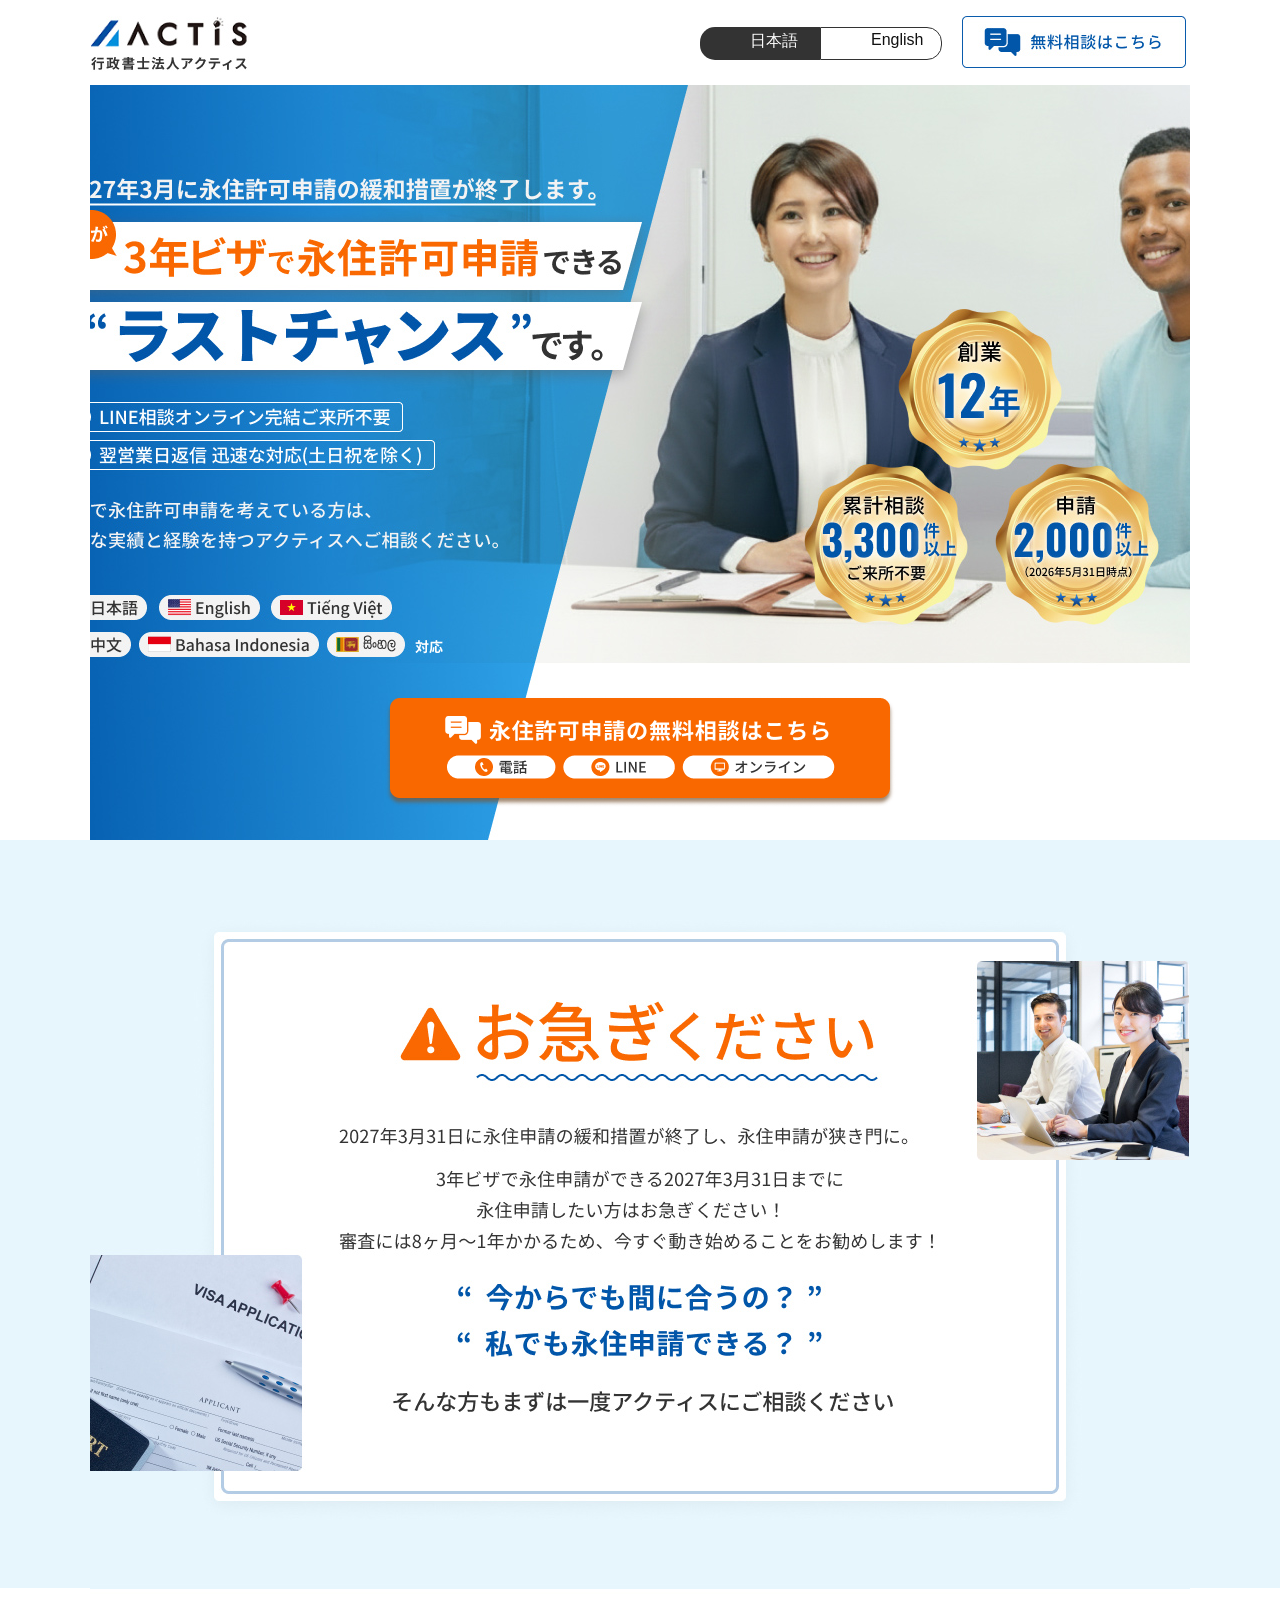
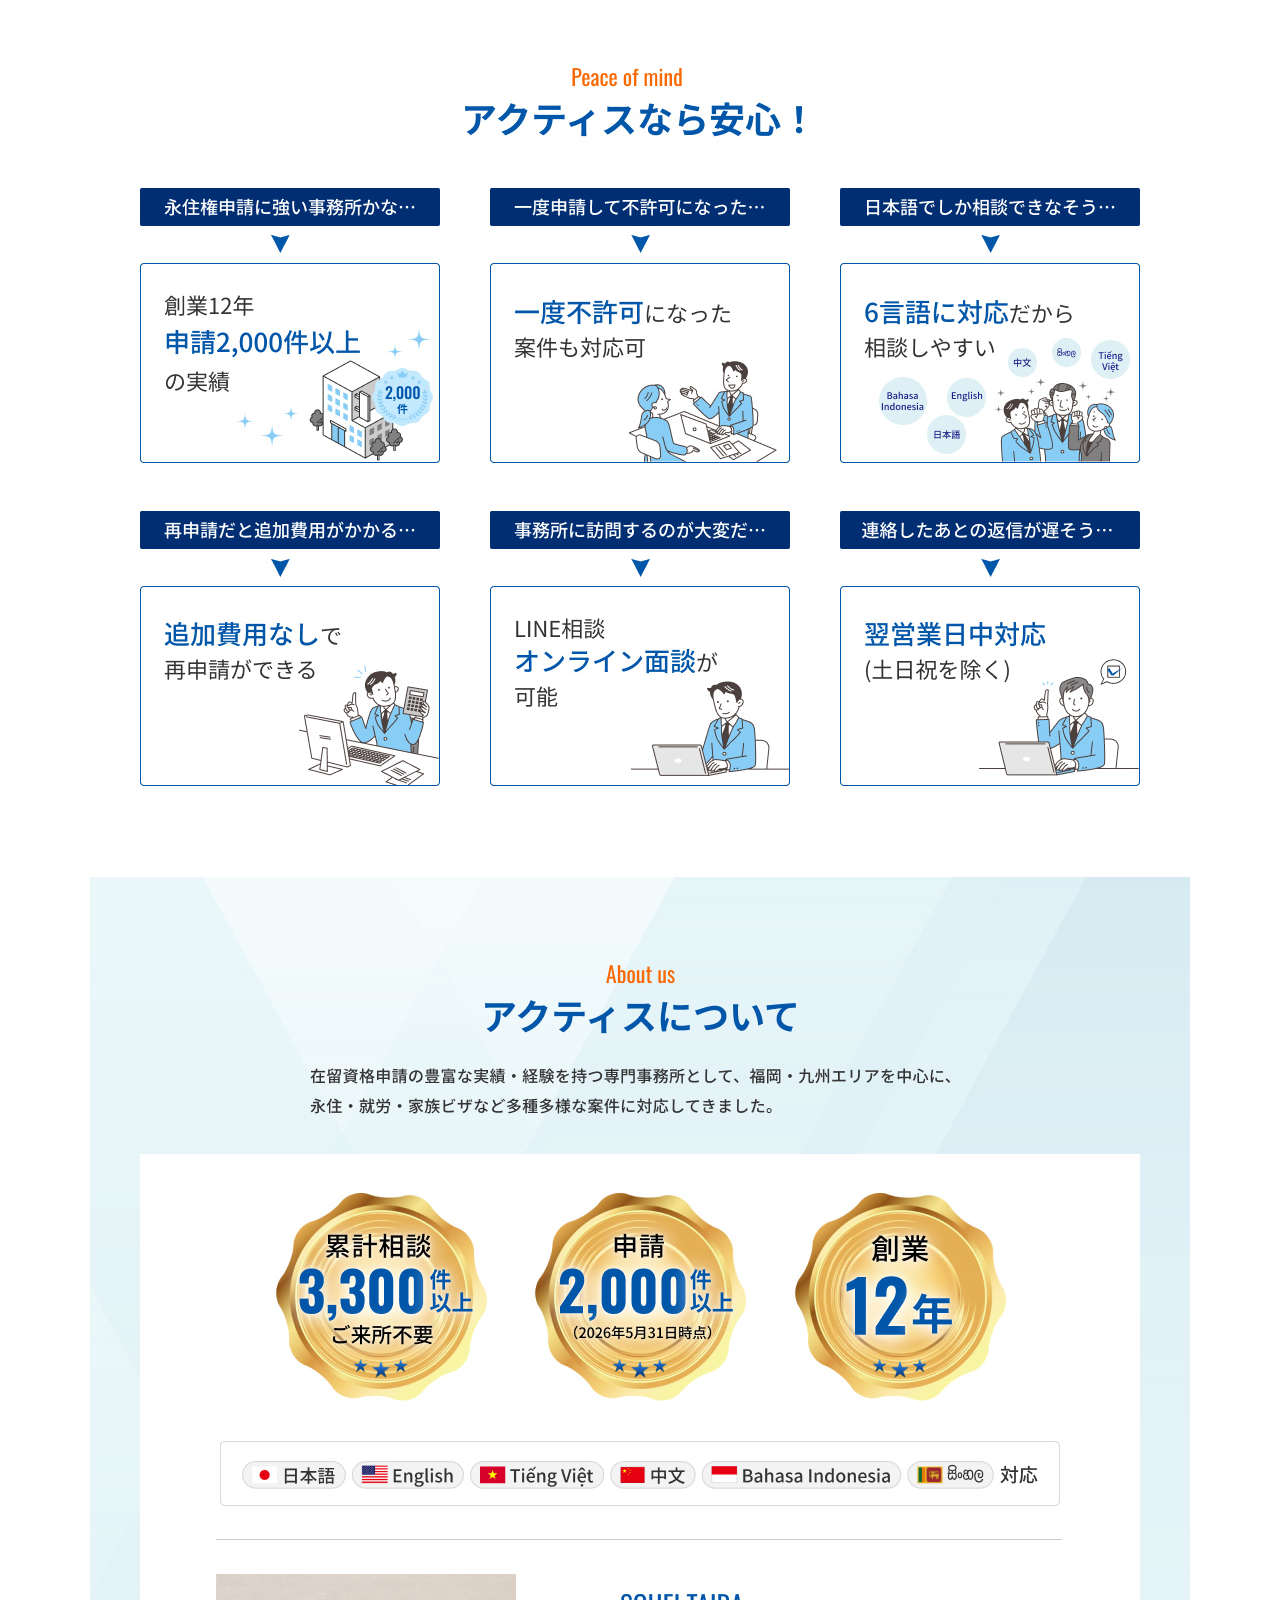
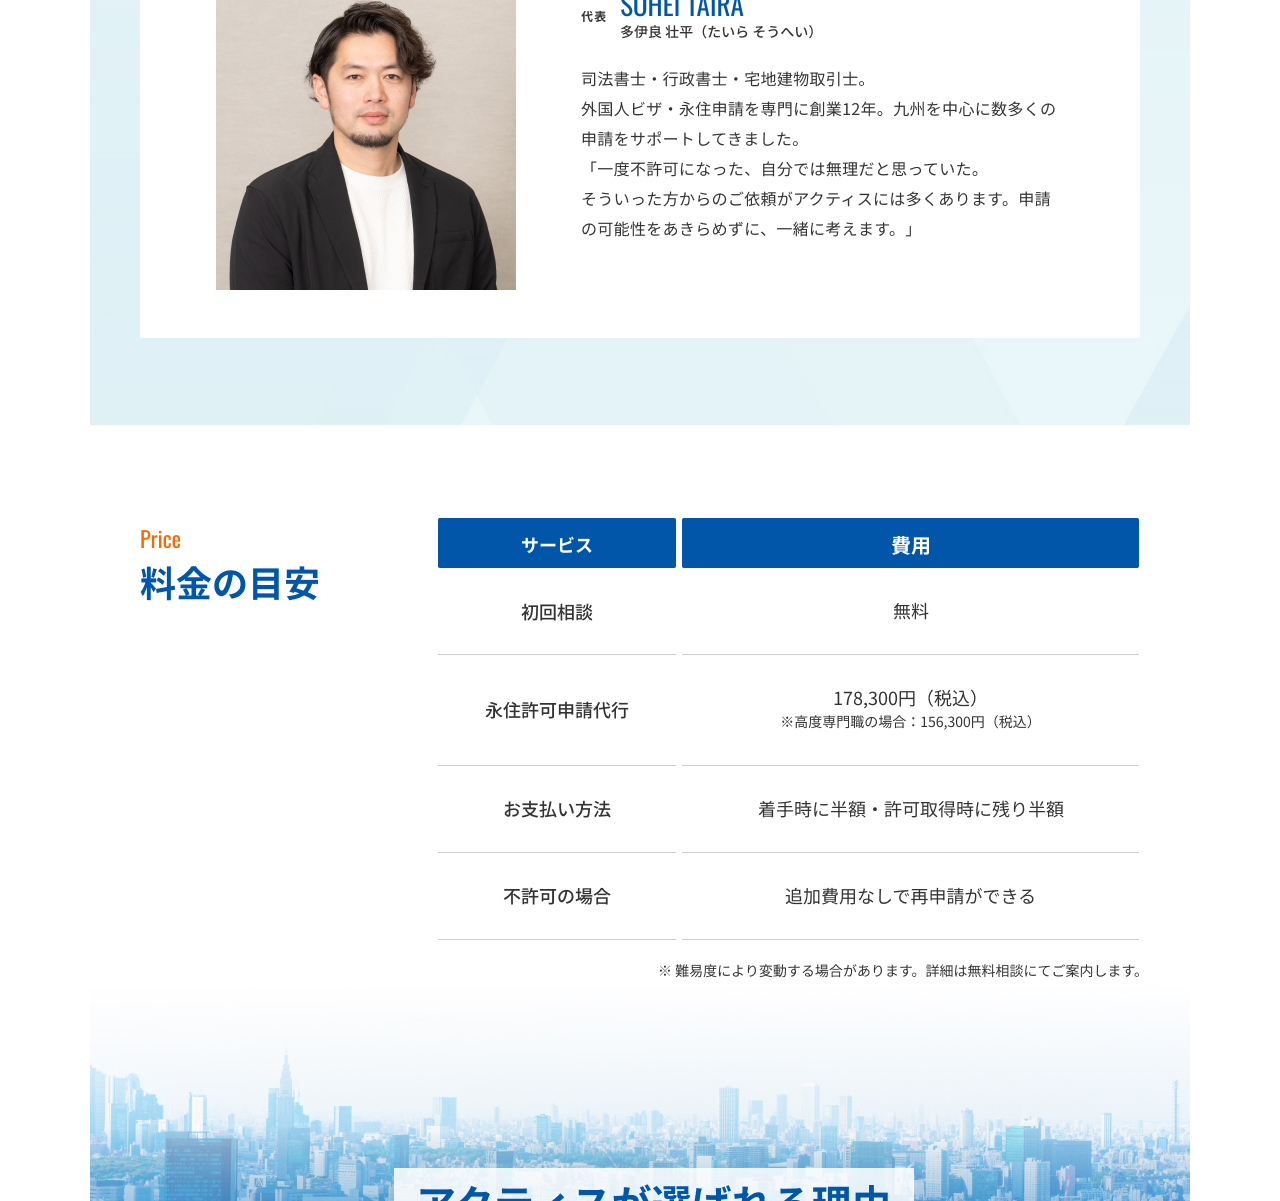
==== public/index.html @ 6f73a325 "Migrate LP to Firebase Hosting with GAS form" ====
<!DOCTYPE html>
<html lang="ja">
  <head>
    <meta charset="utf-8">
    <meta http-equiv="refresh" content="0; url=/jp/">
    <meta name="viewport" content="width=device-width, initial-scale=1">
    <title>ACTIS Visa Support LP</title>
    <style>
      body {
        margin: 0;
        font-family: sans-serif;
        background: #f7f3ec;
        color: #1c1c1c;
      }
      main {
        max-width: 720px;
        margin: 0 auto;
        padding: 64px 24px;
      }
      h1 {
        font-size: 28px;
        margin: 0 0 12px;
      }
      p {
        line-height: 1.7;
        margin: 0 0 24px;
      }
      a {
        color: #1c1c1c;
      }
    </style>
  </head>
  <body>
    <main>
      <h1>Redirecting...</h1>
      <p><a href="/jp/">日本語ページへ</a></p>
      <p><a href="/en/">English page</a></p>
    </main>
  </body>
</html>
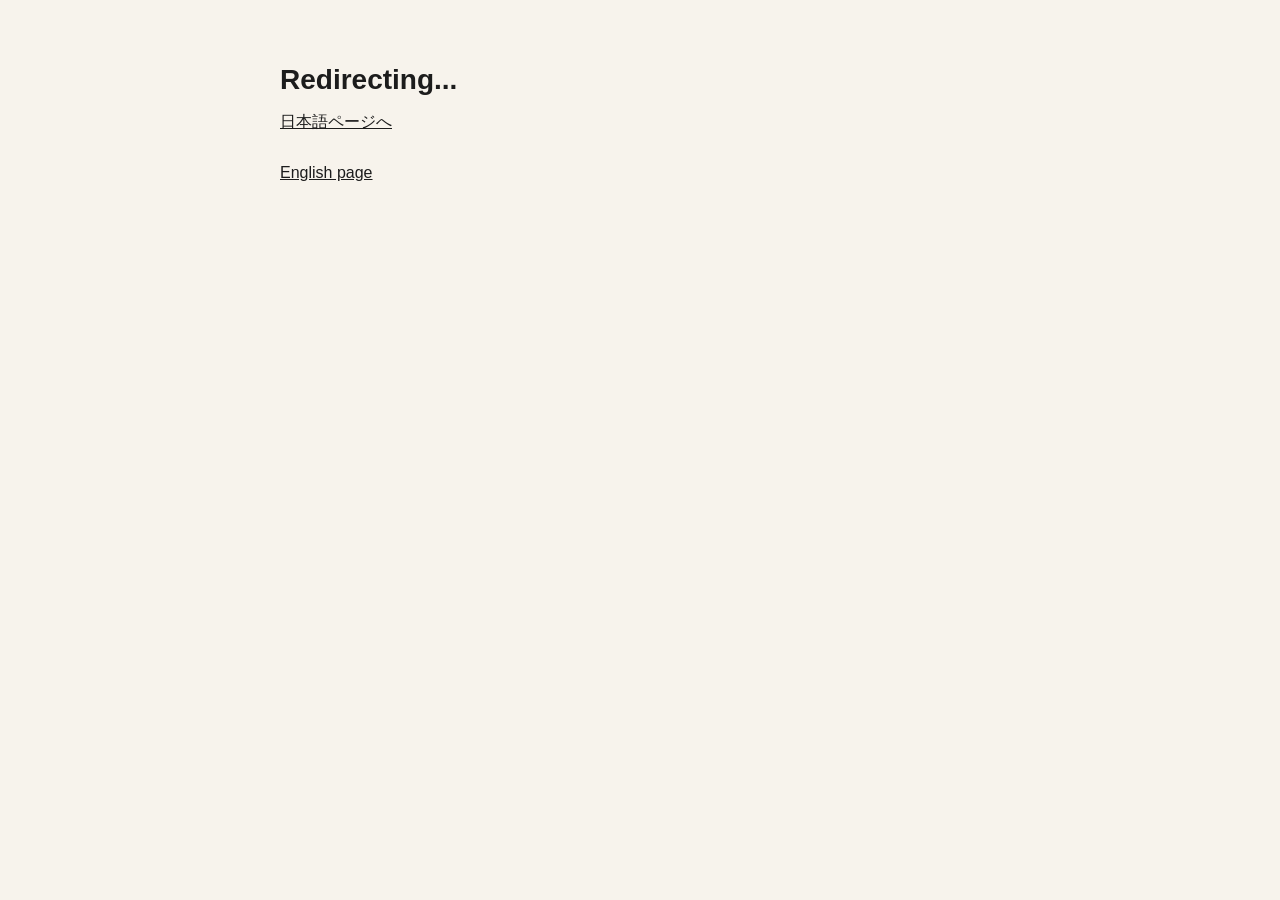
==== commit 83ab2f32: "Update index.html" ====
--- a/public/index.html
+++ b/public/index.html
@@ -2,7 +2,7 @@
 <html lang="ja">
   <head>
     <meta charset="utf-8">
-    <meta http-equiv="refresh" content="0; url=/jp/">
+    <!--<meta http-equiv="refresh" content="0; url=/jp/">-->
     <meta name="viewport" content="width=device-width, initial-scale=1">
     <title>ACTIS Visa Support LP</title>
     <style>
